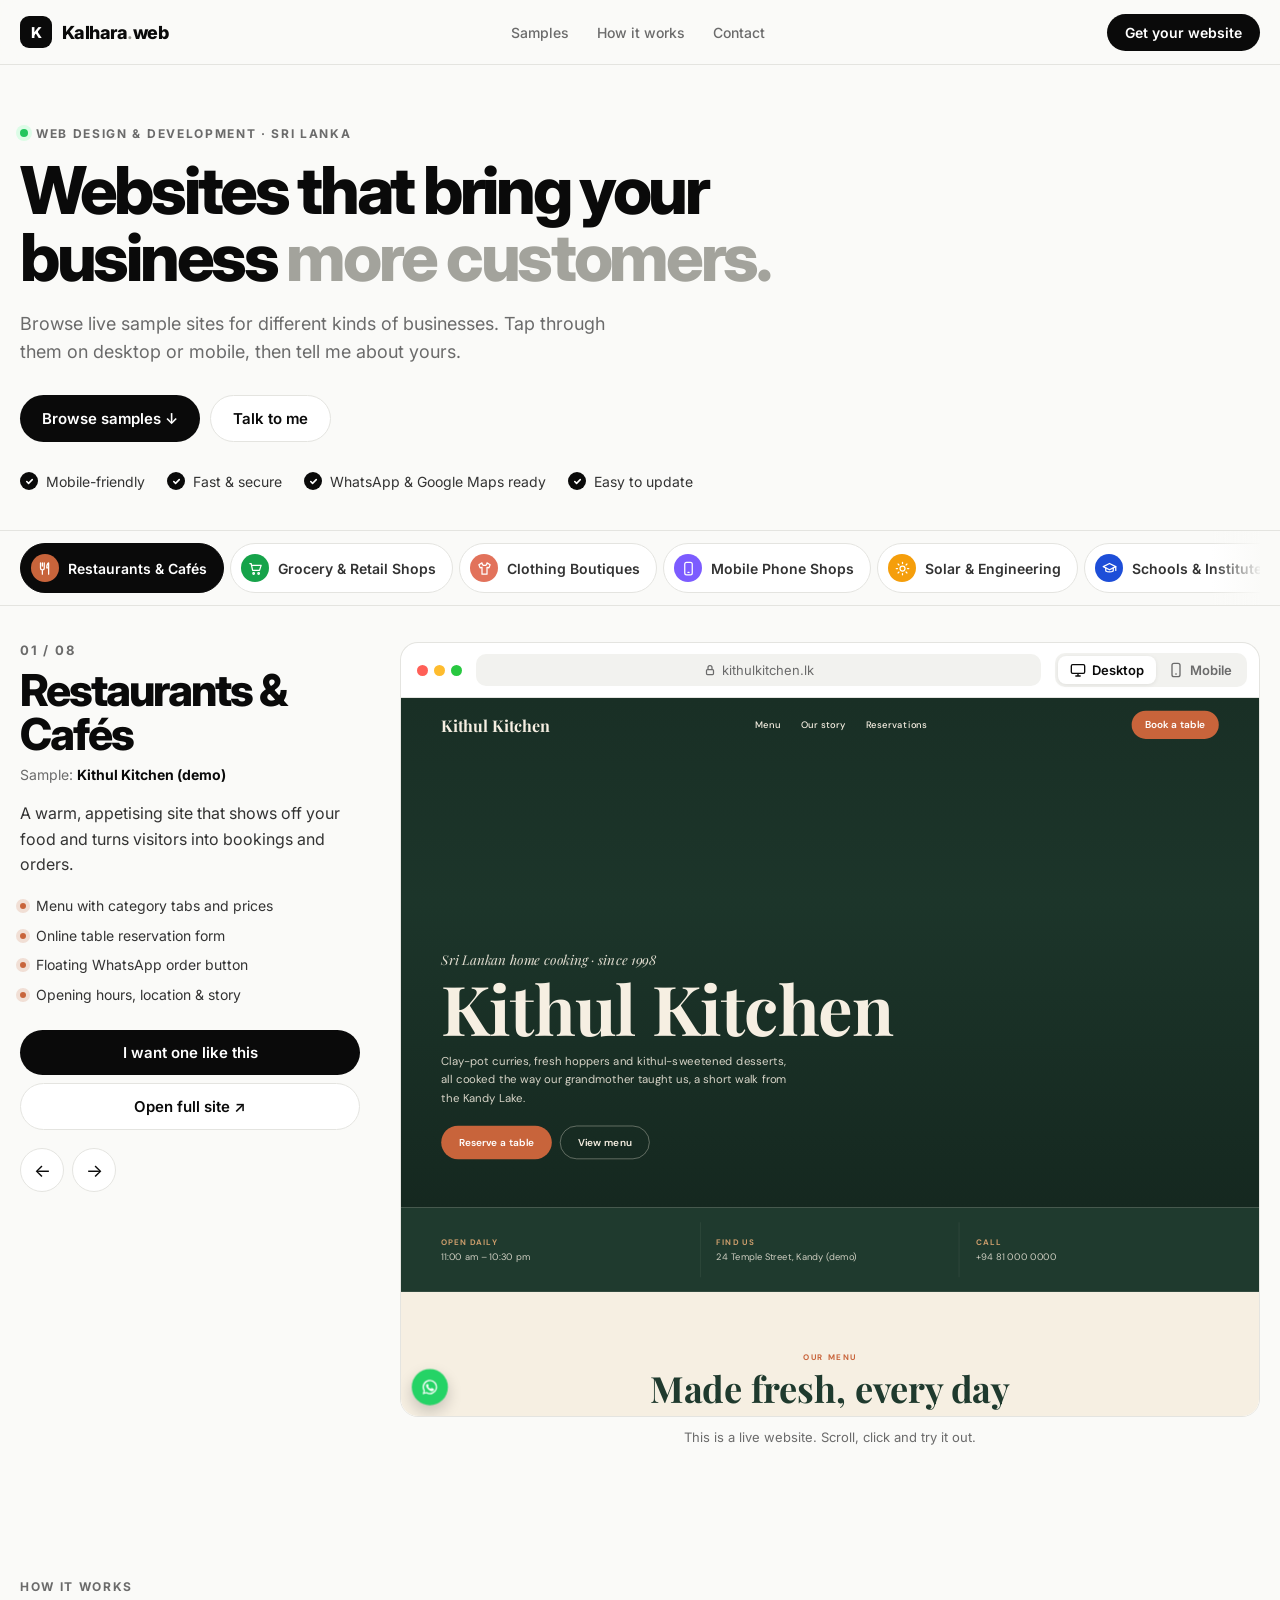
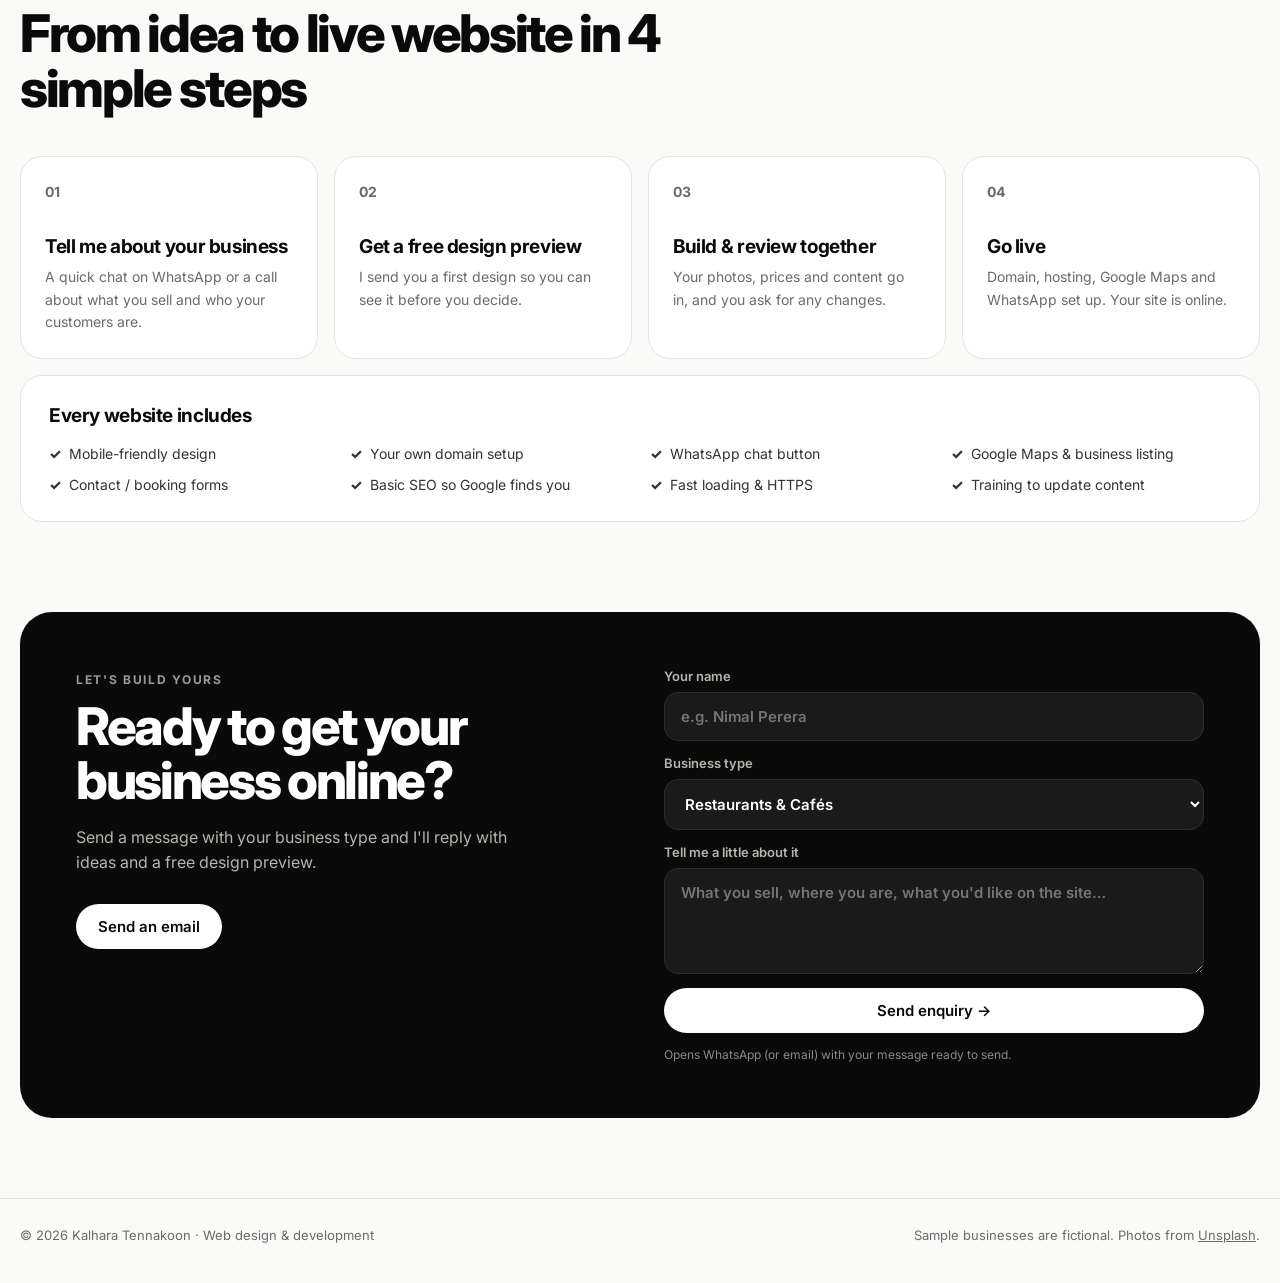
==== index.html @ 476eda85 "Add demo websites for Kithul Kitchen and SunPeak Solar with shared styles and scripts" ====
<!doctype html>
<html lang="en">
<head>
<meta charset="utf-8">
<meta name="viewport" content="width=device-width, initial-scale=1">
<title>Website Samples — Web Design by Kalhara Tennakoon</title>
<meta name="description" content="Browse sample websites for restaurants, shops, solar companies, schools, hotels and more. Clean, mobile-friendly websites designed and built by Kalhara Tennakoon.">
<meta property="og:title" content="Website Samples — Web Design by Kalhara">
<meta property="og:description" content="Sample websites for restaurants, shops, solar companies, schools, hotels and more.">
<meta name="theme-color" content="#0a0a0a">
<link rel="icon" href="assets/favicon.svg" type="image/svg+xml">
<link rel="preconnect" href="https://fonts.googleapis.com"><link rel="preconnect" href="https://fonts.gstatic.com" crossorigin>
<link href="https://fonts.googleapis.com/css2?family=Inter:wght@400;500;600;700;800&display=swap" rel="stylesheet">
<link rel="stylesheet" href="assets/style.css">
</head>
<body>

<header class="top">
  <div class="wrap">
    <a class="logo" href="#"><span class="mark">K</span><span>Kalhara<b>.</b>web</span></a>
    <nav class="links"><a href="#samples">Samples</a><a href="#process">How it works</a><a href="#contact">Contact</a></nav>
    <a class="btn btn-dark" href="#contact">Get your website</a>
  </div>
</header>

<section class="hero">
  <div class="wrap">
    <p class="kicker"><span class="dot"></span>Web design &amp; development · Sri Lanka</p>
    <h1>Websites that bring your business <span>more customers.</span></h1>
    <p class="lead">Browse live sample sites for different kinds of businesses. Tap through them on desktop or mobile, then tell me about yours.</p>
    <div class="hero-cta"><a class="btn btn-dark" href="#samples">Browse samples ↓</a><a class="btn btn-line" href="#contact">Talk to me</a></div>
    <ul class="ticks"><li>Mobile-friendly</li><li>Fast &amp; secure</li><li>WhatsApp &amp; Google Maps ready</li><li>Easy to update</li></ul>
  </div>
</section>

<section class="samples" id="samples">
  <div class="tabbar-wrap">
    <div class="wrap">
      <div class="tabbar" role="tablist" id="tabs" aria-label="Website categories"></div>
    </div>
  </div>

  <div class="wrap stage">
    <aside class="info" id="info" aria-live="polite">
      <p class="count" id="iCount">01 / 08</p>
      <h2 id="iTitle">Restaurants</h2>
      <p class="brandline">Sample: <b id="iBrand">Kithul Kitchen</b></p>
      <p class="desc" id="iDesc"></p>
      <ul class="features" id="iFeat"></ul>
      <div class="info-cta">
        <a class="btn btn-dark" id="iWant" href="#contact">I want one like this</a>
        <a class="btn btn-line" id="iOpen" href="#" target="_blank" rel="noopener">Open full site ↗</a>
      </div>
      <div class="pager"><button id="prev" aria-label="Previous sample">←</button><button id="next" aria-label="Next sample">→</button></div>
    </aside>

    <div class="viewer">
      <div class="toolbar">
        <div class="lights"><i></i><i></i><i></i></div>
        <div class="url"><svg width="12" height="12" viewBox="0 0 24 24" fill="none" stroke="currentColor" stroke-width="2.5"><rect x="5" y="11" width="14" height="10" rx="2"/><path d="M8 11V7a4 4 0 0 1 8 0v4"/></svg><span id="url">kithulkitchen.lk</span></div>
        <div class="modes" role="group" aria-label="Preview size">
          <button data-mode="desktop" class="on" aria-label="Desktop view"><svg width="16" height="16" viewBox="0 0 24 24" fill="none" stroke="currentColor" stroke-width="2"><rect x="2" y="4" width="20" height="13" rx="2"/><path d="M8 21h8M12 17v4"/></svg><span>Desktop</span></button>
          <button data-mode="mobile" aria-label="Mobile view"><svg width="16" height="16" viewBox="0 0 24 24" fill="none" stroke="currentColor" stroke-width="2"><rect x="6" y="2" width="12" height="20" rx="3"/><path d="M11 18h2"/></svg><span>Mobile</span></button>
        </div>
      </div>
      <div class="screen" id="screen">
        <div class="frame" id="frame">
          <iframe id="preview" title="Sample website preview" loading="lazy"></iframe>
        </div>
        <div class="loading" id="loading"><span></span></div>
      </div>
      <p class="hint">This is a live website. Scroll, click and try it out.</p>
    </div>
  </div>
</section>

<section class="process" id="process">
  <div class="wrap">
    <p class="kicker">How it works</p>
    <h2>From idea to live website in 4 simple steps</h2>
    <div class="steps">
      <div><b>01</b><h3>Tell me about your business</h3><p>A quick chat on WhatsApp or a call about what you sell and who your customers are.</p></div>
      <div><b>02</b><h3>Get a free design preview</h3><p>I send you a first design so you can see it before you decide.</p></div>
      <div><b>03</b><h3>Build &amp; review together</h3><p>Your photos, prices and content go in, and you ask for any changes.</p></div>
      <div><b>04</b><h3>Go live</h3><p>Domain, hosting, Google Maps and WhatsApp set up. Your site is online.</p></div>
    </div>
    <div class="included">
      <h3>Every website includes</h3>
      <ul><li>Mobile-friendly design</li><li>Your own domain setup</li><li>WhatsApp chat button</li><li>Google Maps &amp; business listing</li><li>Contact / booking forms</li><li>Basic SEO so Google finds you</li><li>Fast loading &amp; HTTPS</li><li>Training to update content</li></ul>
    </div>
  </div>
</section>

<section class="contact" id="contact">
  <div class="wrap card">
    <div>
      <p class="kicker light">Let's build yours</p>
      <h2>Ready to get your business online?</h2>
      <p class="sub">Send a message with your business type and I'll reply with ideas and a free design preview.</p>
      <div class="contact-btns">
        <a class="btn btn-wa" id="waBtn" href="#" target="_blank" rel="noopener"><svg width="18" height="18" viewBox="0 0 24 24" fill="currentColor"><path d="M12 2a10 10 0 0 0-8.6 15.1L2 22l5-1.3A10 10 0 1 0 12 2zm4.5 12.1c-.2-.1-1.5-.7-1.7-.8s-.4-.1-.6.1-.7.8-.8 1-.3.2-.5.1a6.7 6.7 0 0 1-3.3-2.9c-.3-.4.3-.4.7-1.3.1-.2 0-.3 0-.4l-.8-1.8c-.2-.5-.4-.4-.6-.4h-.5a1 1 0 0 0-.7.3 3 3 0 0 0-.9 2.2 5.2 5.2 0 0 0 1.1 2.8 11.9 11.9 0 0 0 4.6 4c1.7.7 2.3.8 3.2.6a2.7 2.7 0 0 0 1.8-1.2 2.2 2.2 0 0 0 .1-1.3c0-.1-.2-.2-.4-.3z"/></svg>Chat on WhatsApp</a>
        <a class="btn btn-white" id="mailBtn" href="#">Send an email</a>
      </div>
    </div>
    <form id="enquiry">
      <label>Your name<input name="name" required placeholder="e.g. Nimal Perera"></label>
      <label>Business type
        <select name="type" id="typeSel"></select>
      </label>
      <label>Tell me a little about it<textarea name="msg" rows="4" placeholder="What you sell, where you are, what you'd like on the site…"></textarea></label>
      <button class="btn btn-white" type="submit">Send enquiry →</button>
      <p class="fine">Opens WhatsApp (or email) with your message ready to send.</p>
    </form>
  </div>
</section>

<footer class="foot">
  <div class="wrap">
    <span>© <span id="yr">2026</span> Kalhara Tennakoon · Web design &amp; development</span>
    <span>Sample businesses are fictional. Photos from <a href="https://unsplash.com" target="_blank" rel="noopener">Unsplash</a>.</span>
  </div>
</footer>

<script src="assets/app.js"></script>
</body>
</html>
---- assets/style.css ----
:root{
  --ink:#0a0a0a;--ink-2:#333;--mut:#6b6b6b;--line:#e4e4e0;--bg:#fafaf8;--card:#fff;
  --acc:#0a0a0a;--tint:#f1efe9;
}
*,*::before,*::after{box-sizing:border-box}
html{scroll-behavior:smooth;scroll-padding-top:130px}
body{margin:0;font-family:Inter,system-ui,-apple-system,Segoe UI,sans-serif;background:var(--bg);color:var(--ink);-webkit-font-smoothing:antialiased}
a{color:inherit;text-decoration:none}
button{font:inherit;color:inherit;background:none;border:0;cursor:pointer}
h1,h2,h3,p{margin:0}
ul{margin:0;padding:0;list-style:none}
.wrap{width:min(1240px,100% - 40px);margin-inline:auto}

.btn{display:inline-flex;align-items:center;justify-content:center;gap:8px;font-weight:600;font-size:15px;padding:13px 22px;border-radius:999px;transition:background .2s,border-color .2s,transform .2s;white-space:nowrap}
.btn:active{transform:scale(.98)}
.btn-dark{background:var(--ink);color:#fff}.btn-dark:hover{background:#2a2a2a}
.btn-line{border:1px solid var(--line);background:#fff}.btn-line:hover{border-color:var(--ink)}
.btn-white{background:#fff;color:var(--ink)}.btn-white:hover{background:#eee}
.btn-wa{background:#25d366;color:#fff}.btn-wa:hover{background:#1fb457}

/* header */
.top{position:sticky;top:0;z-index:50;background:rgba(250,250,248,.88);backdrop-filter:blur(12px);border-bottom:1px solid var(--line)}
.top .wrap{display:flex;align-items:center;justify-content:space-between;height:64px;gap:16px}
.logo{display:flex;align-items:center;gap:10px;font-weight:800;font-size:18px;letter-spacing:-.03em}
.logo .mark{width:32px;height:32px;border-radius:9px;background:var(--ink);color:#fff;display:grid;place-items:center;font-size:15px}
.logo b{color:#9a9a94}
.links{display:flex;gap:28px;font-size:14px;font-weight:500;color:var(--mut)}
.links a:hover{color:var(--ink)}
.top .btn{padding:10px 18px;font-size:14px}

/* hero */
.hero{padding:56px 0 40px}
.kicker{display:inline-flex;align-items:center;gap:8px;font-size:12px;font-weight:700;letter-spacing:.14em;text-transform:uppercase;color:var(--mut)}
.kicker .dot{width:8px;height:8px;border-radius:50%;background:#22c55e;box-shadow:0 0 0 4px #dcfce7}
.hero h1{font-size:clamp(36px,5.2vw,66px);line-height:1.02;letter-spacing:-.05em;font-weight:800;margin:16px 0 18px;max-width:900px}
.hero h1 span{color:#a3a39c}
.lead{font-size:18px;line-height:1.6;color:var(--mut);max-width:620px}
.hero-cta{display:flex;gap:10px;margin-top:28px;flex-wrap:wrap}
.ticks{display:flex;flex-wrap:wrap;gap:10px 22px;margin-top:30px;font-size:14px;color:var(--ink-2)}
.ticks li{display:flex;align-items:center;gap:8px}
.ticks li::before{content:"";width:18px;height:18px;border-radius:50%;background:#0a0a0a url("data:image/svg+xml,%3Csvg xmlns='http://www.w3.org/2000/svg' viewBox='0 0 24 24' fill='none' stroke='white' stroke-width='3.5' stroke-linecap='round' stroke-linejoin='round'%3E%3Cpath d='M6 12l4 4 8-8'/%3E%3C/svg%3E") center/11px no-repeat}

/* tab bar */
.samples{padding-bottom:40px}
.tabbar-wrap .wrap{position:relative}
.tabbar-wrap .wrap::after{content:"";position:absolute;right:0;top:0;bottom:0;width:48px;background:linear-gradient(90deg,transparent,rgba(250,250,248,.95));pointer-events:none}
.tabbar-wrap{position:sticky;top:64px;z-index:40;background:rgba(250,250,248,.92);backdrop-filter:blur(12px);border-bottom:1px solid var(--line);border-top:1px solid var(--line)}
.tabbar{display:flex;gap:6px;overflow-x:auto;padding:12px 48px 12px 0;scrollbar-width:none;scroll-snap-type:x proximity}
.tabbar::-webkit-scrollbar{display:none}
.tab{flex-shrink:0;display:flex;align-items:center;gap:9px;padding:10px 16px 10px 10px;border-radius:999px;border:1px solid var(--line);background:#fff;font-weight:600;font-size:14px;color:var(--ink-2);transition:.2s;scroll-snap-align:start}
.tab:hover{border-color:#bdbdb6}
.tab .ic{width:28px;height:28px;border-radius:50%;display:grid;place-items:center;background:var(--c,#eee);color:#fff;font-size:14px}
.tab[aria-selected="true"]{background:var(--ink);color:#fff;border-color:var(--ink)}

/* stage */
.stage{display:grid;grid-template-columns:340px 1fr;gap:40px;padding-top:36px;align-items:start}
.info{position:sticky;top:150px}
.count{font-size:13px;font-weight:700;letter-spacing:.14em;color:var(--mut)}
.info h2{font-size:44px;line-height:1;letter-spacing:-.045em;font-weight:800;margin:10px 0 10px}
.brandline{font-size:14px;color:var(--mut)}
.brandline b{color:var(--ink)}
.desc{font-size:16px;line-height:1.6;color:var(--ink-2);margin:18px 0}
.features{display:grid;gap:10px;margin-bottom:26px}
.features li{display:flex;gap:10px;font-size:14px;line-height:1.4;color:var(--ink-2)}
.features li::before{content:"";flex-shrink:0;width:6px;height:6px;border-radius:50%;background:var(--c,#0a0a0a);margin-top:7px;box-shadow:0 0 0 4px color-mix(in srgb,var(--c,#0a0a0a) 18%,transparent)}
.info-cta{display:flex;flex-direction:column;gap:8px}
.pager{display:flex;gap:8px;margin-top:18px}
.pager button{width:44px;height:44px;border-radius:50%;border:1px solid var(--line);background:#fff;font-size:18px;transition:.2s}
.pager button:hover{border-color:var(--ink)}
.info.swap{animation:fadeUp .35s ease}
@keyframes fadeUp{from{opacity:0;transform:translateY(8px)}to{opacity:1;transform:none}}

/* viewer */
.viewer{min-width:0}
.toolbar{display:flex;align-items:center;gap:14px;background:#fff;border:1px solid var(--line);border-bottom:0;border-radius:18px 18px 0 0;padding:10px 12px 10px 16px}
.lights{display:flex;gap:6px}
.lights i{width:11px;height:11px;border-radius:50%;background:#e2e2dd}
.lights i:nth-child(1){background:#ff5f57}.lights i:nth-child(2){background:#febc2e}.lights i:nth-child(3){background:#28c840}
.url{flex:1;min-width:0;display:flex;align-items:center;justify-content:center;gap:6px;background:#f2f2ef;border-radius:10px;padding:8px 12px;font-size:13px;color:var(--mut);overflow:hidden;white-space:nowrap;text-overflow:ellipsis}
.modes{display:flex;background:#f2f2ef;border-radius:10px;padding:3px}
.modes button{display:flex;align-items:center;gap:6px;padding:6px 12px;border-radius:8px;font-size:13px;font-weight:600;color:var(--mut)}
.modes button.on{background:#fff;color:var(--ink);box-shadow:0 1px 4px rgba(0,0,0,.08)}
.screen{position:relative;height:720px;background:var(--tint);border:1px solid var(--line);border-radius:0 0 18px 18px;overflow:hidden;transition:background .4s}
.frame{position:absolute;top:0;left:0;transform-origin:0 0;background:#fff}
.frame iframe{display:block;width:100%;height:100%;border:0;background:#fff}
/* mobile mode: phone frame */
.screen.mobile .frame{border-radius:44px;box-shadow:0 0 0 12px #0a0a0a,0 40px 80px -20px rgba(0,0,0,.45);overflow:hidden}
.screen.mobile .frame iframe{border-radius:44px}
.loading{position:absolute;inset:0;display:grid;place-items:center;background:var(--tint);opacity:0;pointer-events:none;transition:opacity .25s}
.loading.show{opacity:1}
.loading span{width:34px;height:34px;border-radius:50%;border:3px solid rgba(0,0,0,.1);border-top-color:var(--ink);animation:spin .8s linear infinite}
@keyframes spin{to{transform:rotate(360deg)}}
.hint{font-size:13px;color:var(--mut);text-align:center;margin-top:12px}

/* process */
.process{padding:90px 0}
.process h2,.contact h2{font-size:clamp(30px,4.4vw,52px);letter-spacing:-.045em;line-height:1.05;font-weight:800;margin-top:12px;max-width:760px}
.steps{display:grid;grid-template-columns:repeat(4,1fr);gap:16px;margin-top:40px}
.steps div{background:#fff;border:1px solid var(--line);border-radius:22px;padding:24px}
.steps b{font-size:14px;color:var(--mut)}
.steps h3{font-size:19px;letter-spacing:-.02em;margin:34px 0 8px}
.steps p{font-size:14px;line-height:1.6;color:var(--mut)}
.included{margin-top:16px;background:#fff;border:1px solid var(--line);border-radius:22px;padding:28px}
.included h3{font-size:19px;letter-spacing:-.02em;margin-bottom:18px}
.included ul{display:grid;grid-template-columns:repeat(4,1fr);gap:14px 20px}
.included li{font-size:14px;color:var(--ink-2);display:flex;gap:8px;align-items:center}
.included li::before{content:"✓";font-weight:800}

/* contact */
.contact{padding:0 0 80px}
.card{background:var(--ink);color:#fff;border-radius:32px;padding:56px;display:grid;grid-template-columns:1fr 1fr;gap:48px}
.kicker.light{color:#9a9a94}
.contact h2{color:#fff}
.sub{color:#b5b5ae;line-height:1.6;margin-top:16px;max-width:460px}
.contact-btns{display:flex;gap:10px;margin-top:28px;flex-wrap:wrap}
#enquiry{display:grid;gap:14px}
#enquiry label{display:grid;gap:8px;font-size:13px;font-weight:600;color:#b5b5ae}
#enquiry input,#enquiry select,#enquiry textarea{font:inherit;font-size:15px;color:#fff;background:#1a1a1a;border:1px solid #2e2e2e;border-radius:14px;padding:14px 16px;outline:none;width:100%;resize:vertical}
#enquiry input:focus,#enquiry select:focus,#enquiry textarea:focus{border-color:#777}
.fine{font-size:12px;color:#8a8a84}

.foot{border-top:1px solid var(--line);padding:28px 0 40px;font-size:13px;color:var(--mut)}
.foot .wrap{display:flex;justify-content:space-between;gap:12px;flex-wrap:wrap}
.foot a{text-decoration:underline}

/* responsive */
@media (max-width:1060px){
  .stage{grid-template-columns:1fr;gap:24px}
  .info{position:static}
  .info h2{font-size:36px}
  .info-cta{flex-direction:row;flex-wrap:wrap}
  .pager{display:none}
  .steps{grid-template-columns:1fr 1fr}
  .included ul{grid-template-columns:1fr 1fr}
}
@media (max-width:760px){
  html{scroll-padding-top:120px}
  .links{display:none}
  .hero{padding:44px 0 32px}
  .lead{font-size:16px}
  .screen{height:640px}
  .modes button span{display:none}
  .lights{display:none}
  .card{grid-template-columns:1fr;padding:32px 22px;border-radius:24px}
  .process{padding:60px 0}
  .steps{grid-template-columns:1fr}
  .included ul{grid-template-columns:1fr}
  .top .btn{padding:9px 14px;font-size:13px}
  .info-cta .btn{flex:1}
}
@media (prefers-reduced-motion:reduce){*{animation:none!important;transition:none!important;scroll-behavior:auto!important}}
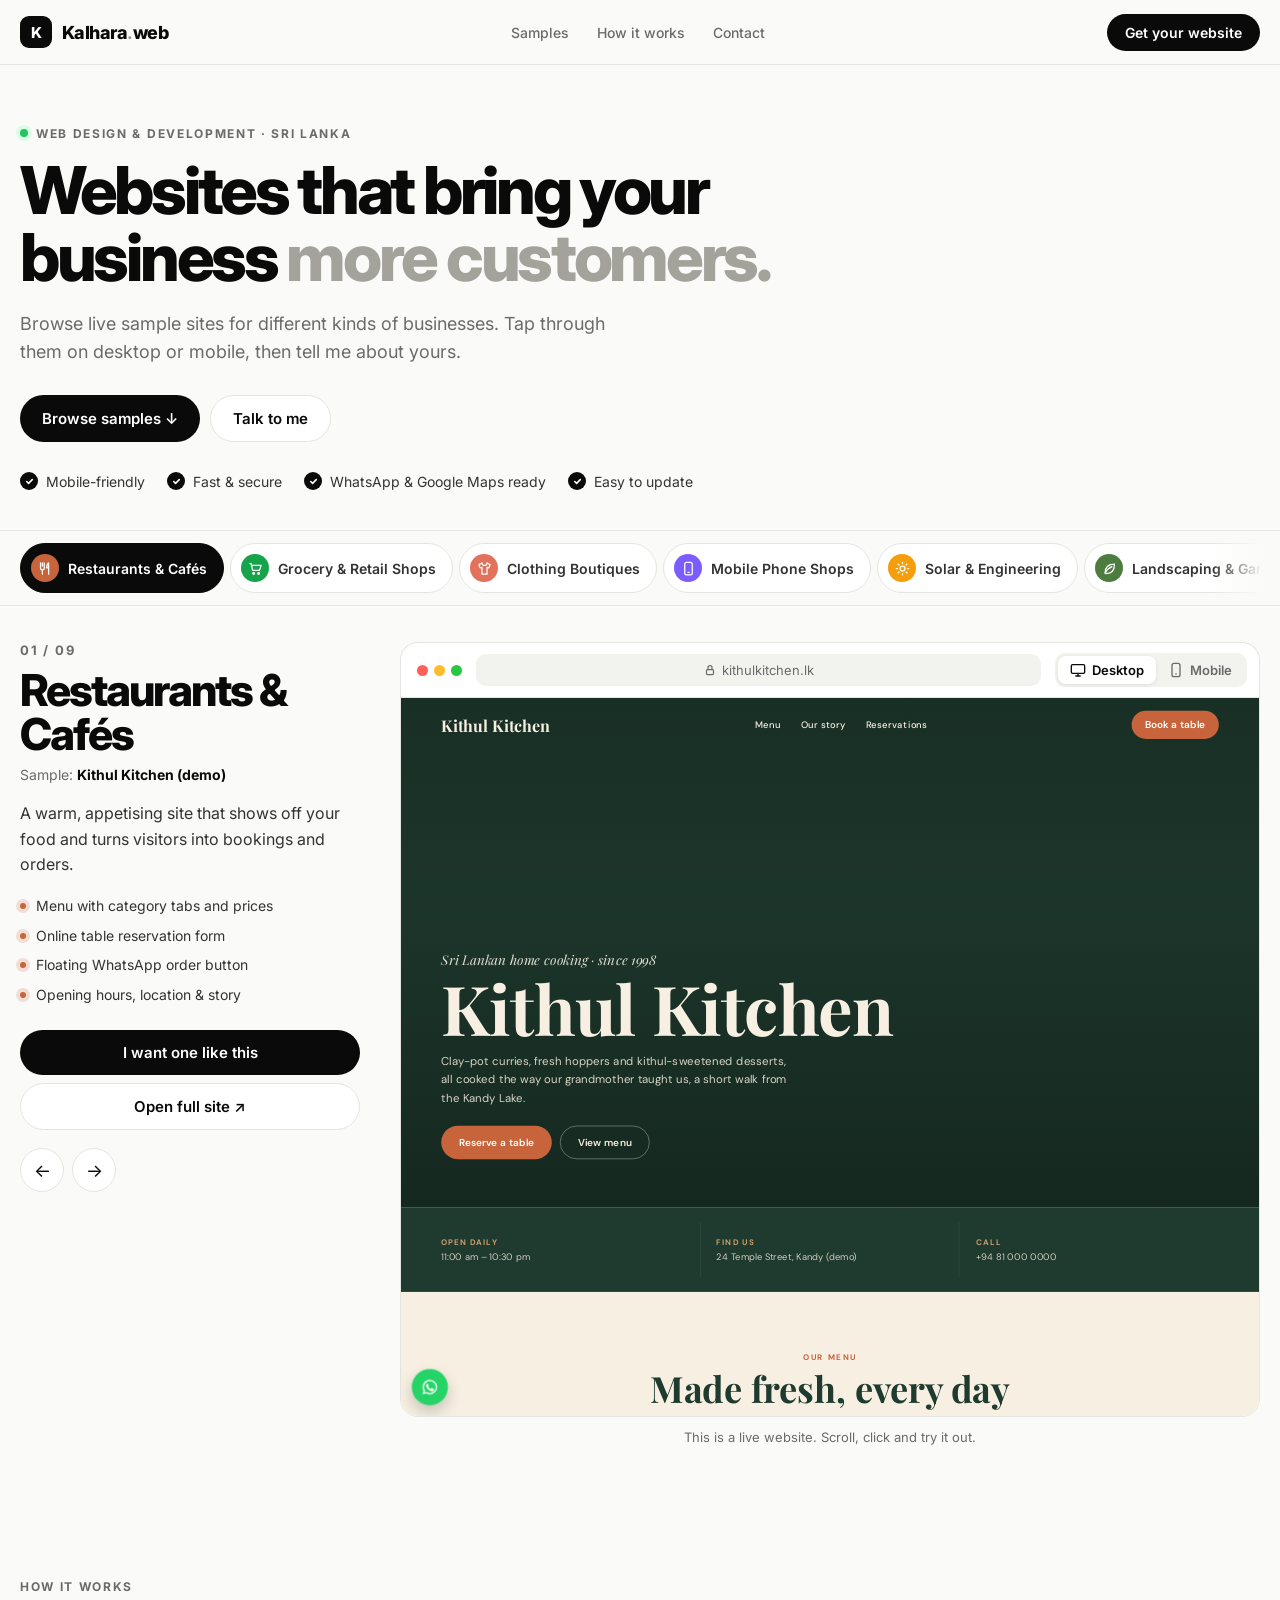
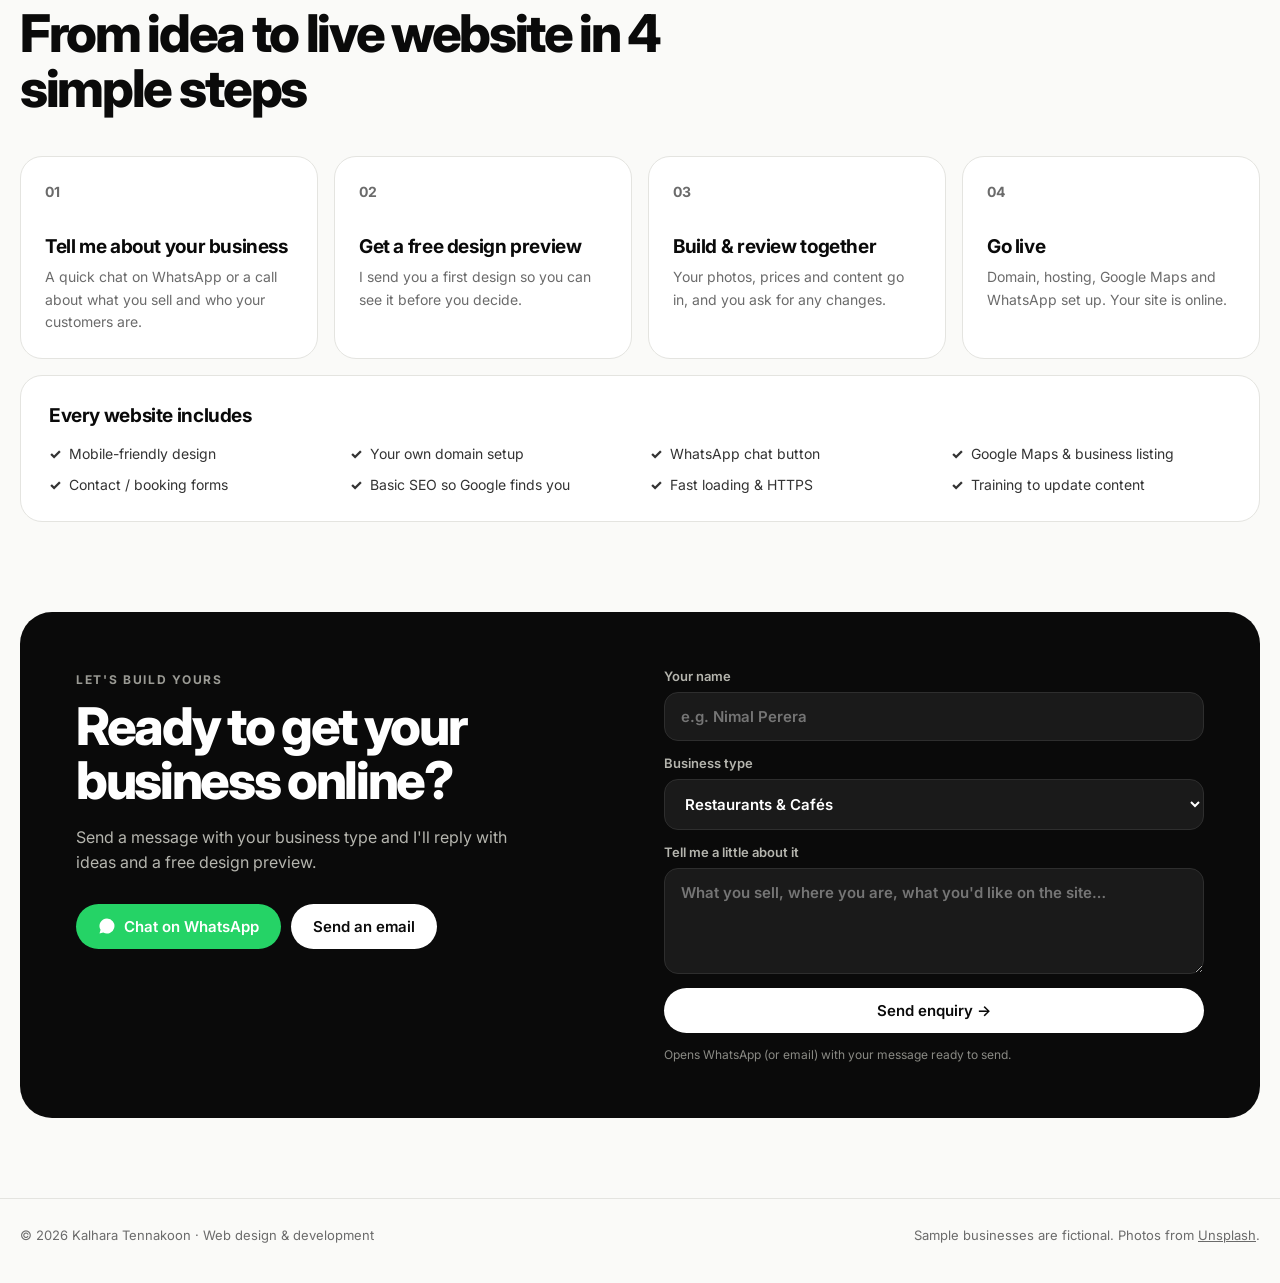
==== commit 2e603956: "Add link sharing card image and Open Graph/Twitter meta tags Co-Authored-By: Claude Opus 5.5 <norepl" ====
--- a/index.html
+++ b/index.html
@@ -5,8 +5,21 @@
 <meta name="viewport" content="width=device-width, initial-scale=1">
 <title>Website Samples — Web Design by Kalhara Tennakoon</title>
 <meta name="description" content="Browse sample websites for restaurants, shops, solar companies, schools, hotels and more. Clean, mobile-friendly websites designed and built by Kalhara Tennakoon.">
-<meta property="og:title" content="Website Samples — Web Design by Kalhara">
-<meta property="og:description" content="Sample websites for restaurants, shops, solar companies, schools, hotels and more.">
+<link rel="canonical" href="https://kalharatennakoon.github.io/website-samples/">
+<meta property="og:type" content="website">
+<meta property="og:site_name" content="Kalhara.web">
+<meta property="og:url" content="https://kalharatennakoon.github.io/website-samples/">
+<meta property="og:title" content="Websites that bring your business more customers">
+<meta property="og:description" content="Try 9 live sample websites for restaurants, shops, hotels, schools and more. Web design by Kalhara Tennakoon, Sri Lanka.">
+<meta property="og:image" content="https://kalharatennakoon.github.io/website-samples/assets/og-image.jpg">
+<meta property="og:image:type" content="image/jpeg">
+<meta property="og:image:width" content="1200">
+<meta property="og:image:height" content="630">
+<meta property="og:image:alt" content="Kalhara.web: websites that bring your business more customers. Previews of a restaurant site and a grocery store site.">
+<meta name="twitter:card" content="summary_large_image">
+<meta name="twitter:title" content="Websites that bring your business more customers">
+<meta name="twitter:description" content="Try 9 live sample websites for restaurants, shops, hotels, schools and more. Web design by Kalhara Tennakoon, Sri Lanka.">
+<meta name="twitter:image" content="https://kalharatennakoon.github.io/website-samples/assets/og-image.jpg">
 <meta name="theme-color" content="#0a0a0a">
 <link rel="icon" href="assets/favicon.svg" type="image/svg+xml">
 <link rel="preconnect" href="https://fonts.googleapis.com"><link rel="preconnect" href="https://fonts.gstatic.com" crossorigin>
